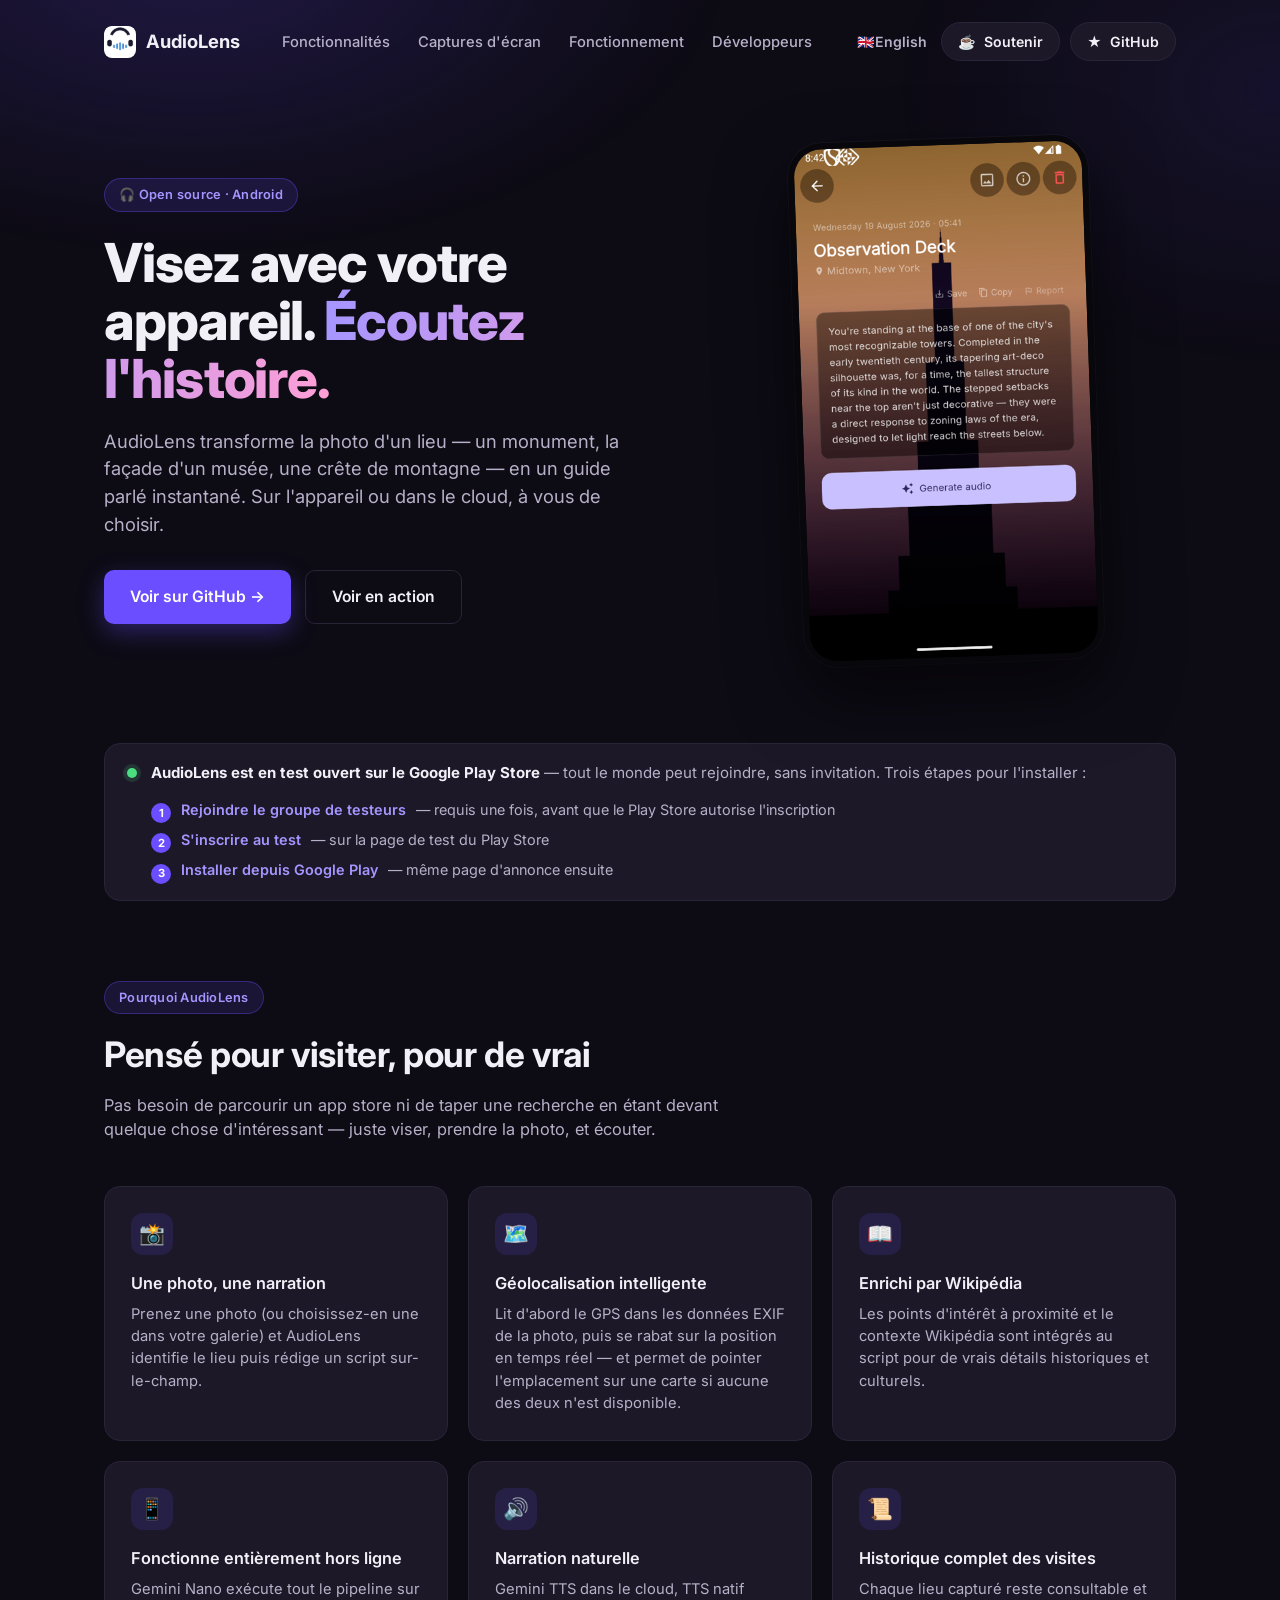
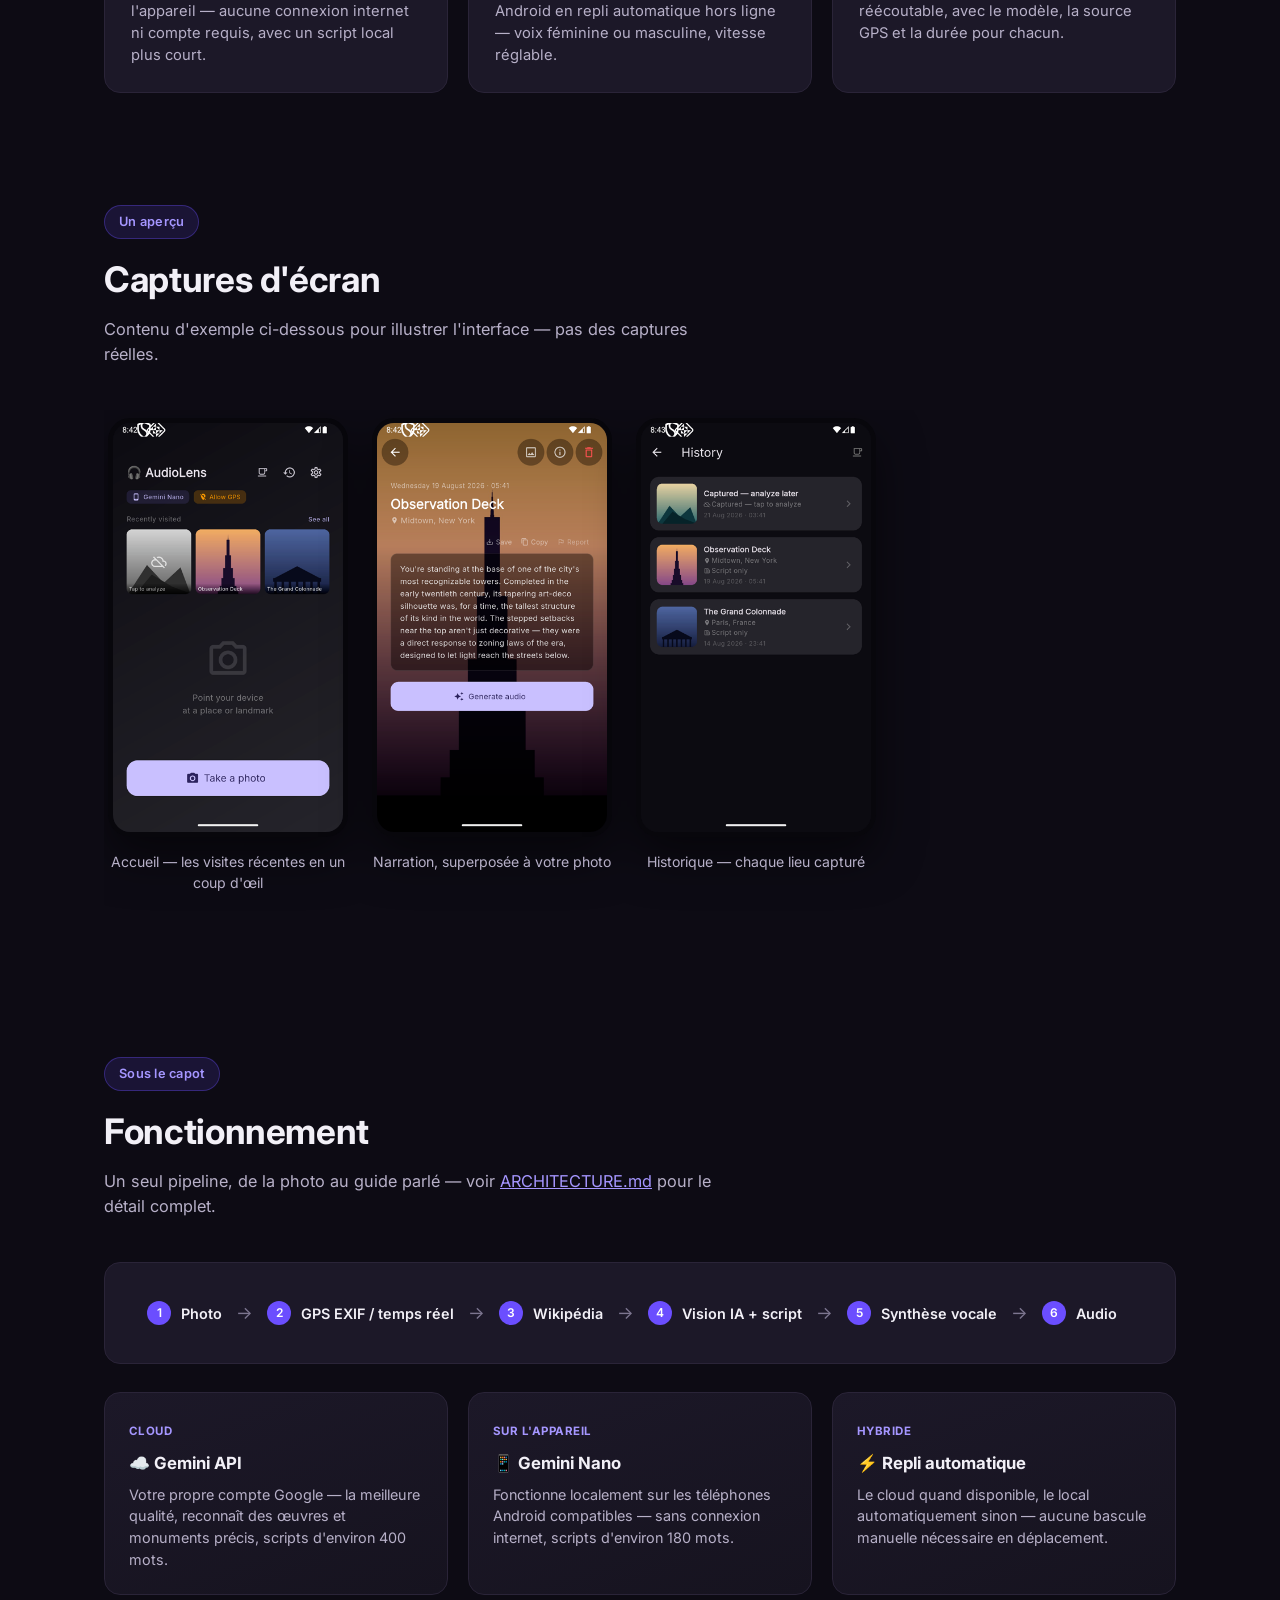
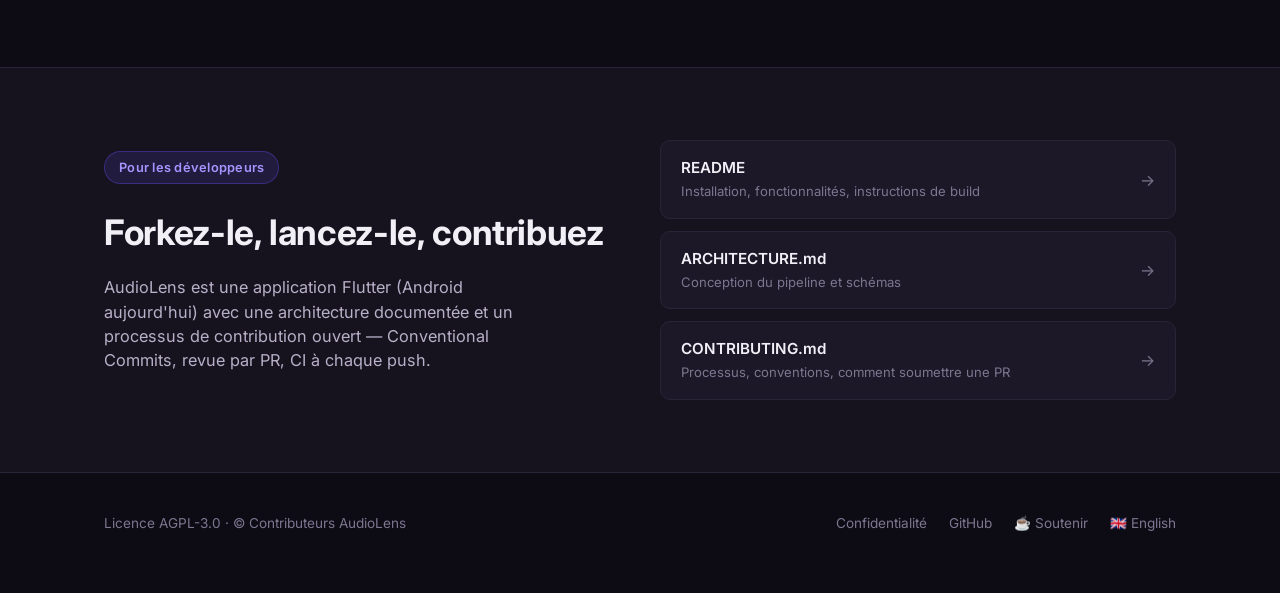
==== docs/fr/index.html @ 4befee0a "fix(site): collapse header CTAs to icons on mobile Below the nav breakpoint the three header CTAs (l" ====
<!DOCTYPE html>
<html lang="fr">
<head>
<meta charset="UTF-8">
<script>
  // Only ever honors an explicit "back to English" choice made via the
  // language-switch links (see index.html's own script for the initial
  // browser-language redirect into this page).
  (function () {
    if (localStorage.getItem('audiolens-lang') === 'en') {
      location.replace('../');
    }
  })();
</script>
<title>AudioLens — Guide audio IA pour n'importe quel lieu</title>
<meta name="description" content="Prenez en photo un lieu et obtenez instantanément un guide audio raconté par une IA. Open source, Android, dans le cloud ou entièrement sur l'appareil.">
<meta name="viewport" content="width=device-width, initial-scale=1">
<link rel="icon" href="../assets/icon.png">
<link rel="alternate" hreflang="en" href="https://nohzoh.github.io/AudioLens/">
<link rel="alternate" hreflang="fr" href="https://nohzoh.github.io/AudioLens/fr/">
<link rel="alternate" hreflang="x-default" href="https://nohzoh.github.io/AudioLens/">
<link rel="preconnect" href="https://fonts.googleapis.com">
<link rel="preconnect" href="https://fonts.gstatic.com" crossorigin>
<link href="https://fonts.googleapis.com/css2?family=Inter:wght@400;500;600;700;800&display=swap" rel="stylesheet">
<link rel="stylesheet" href="../assets/style.css">
</head>
<body>

<header class="site">
  <div class="wrap">
    <a class="brand" href="#top">
      <img src="../assets/icon.png" alt="">
      AudioLens
    </a>
    <nav class="site-links">
      <a href="#features">Fonctionnalités</a>
      <a href="#screenshots">Captures d'écran</a>
      <a href="#how-it-works">Fonctionnement</a>
      <a href="#developers">Développeurs</a>
    </nav>
    <div class="header-ctas">
      <a class="lang-switch" href="../" onclick="localStorage.setItem('audiolens-lang','en')" hreflang="en">🇬🇧<span class="cta-label"> English</span></a>
      <a class="btn-kofi" href="https://ko-fi.com/tarnaud" target="_blank" rel="noopener">☕<span class="cta-label"> Soutenir</span></a>
      <a class="btn-github" href="https://github.com/Nohzoh/AudioLens">★<span class="cta-label"> GitHub</span></a>
    </div>
  </div>
</header>

<div id="top"></div>
<section class="hero">
  <div class="wrap">
    <div class="hero-copy">
      <span class="eyebrow">🎧 Open source · Android</span>
      <h1>Visez avec votre appareil. <span class="grad">Écoutez l'histoire.</span></h1>
      <p class="lede">
        AudioLens transforme la photo d'un lieu — un monument, la façade
        d'un musée, une crête de montagne — en un guide parlé instantané.
        Sur l'appareil ou dans le cloud, à vous de choisir.
      </p>
      <div class="cta-row">
        <a class="btn-primary" href="https://github.com/Nohzoh/AudioLens">Voir sur GitHub →</a>
        <a class="btn-secondary" href="#screenshots">Voir en action</a>
      </div>
    </div>
    <div class="hero-shot">
      <div class="phone">
        <img src="../assets/screenshot-player.png" alt="AudioLens racontant un lieu, affiché par-dessus la photo capturée">
      </div>
    </div>
  </div>
</section>

<div class="wrap">
  <div class="status">
    <span class="dot"></span>
    <div>
      <p>
        <strong>AudioLens est en test ouvert sur le Google Play Store</strong>
        — tout le monde peut rejoindre, sans invitation. Trois étapes pour l'installer :
      </p>
      <ol class="status-steps">
        <li>
          <span class="n">1</span>
          <a href="https://groups.google.com/g/audiolens" target="_blank" rel="noopener">Rejoindre le groupe de testeurs</a>
          <span class="d">— requis une fois, avant que le Play Store autorise l'inscription</span>
        </li>
        <li>
          <span class="n">2</span>
          <a href="https://play.google.com/apps/testing/io.nohzoh.audiolens" target="_blank" rel="noopener">S'inscrire au test</a>
          <span class="d">— sur la page de test du Play Store</span>
        </li>
        <li>
          <span class="n">3</span>
          <a href="https://play.google.com/store/apps/details?id=io.nohzoh.audiolens" target="_blank" rel="noopener">Installer depuis Google Play</a>
          <span class="d">— même page d'annonce ensuite</span>
        </li>
      </ol>
    </div>
  </div>
</div>

<section id="features">
  <div class="wrap">
    <div class="section-head">
      <span class="eyebrow">Pourquoi AudioLens</span>
      <h2>Pensé pour visiter, pour de vrai</h2>
      <p>Pas besoin de parcourir un app store ni de taper une recherche en
      étant devant quelque chose d'intéressant — juste viser, prendre la
      photo, et écouter.</p>
    </div>
    <div class="features">
      <div class="feature">
        <div class="icon">📸</div>
        <h3>Une photo, une narration</h3>
        <p>Prenez une photo (ou choisissez-en une dans votre galerie) et AudioLens identifie le lieu puis rédige un script sur-le-champ.</p>
      </div>
      <div class="feature">
        <div class="icon">🗺️</div>
        <h3>Géolocalisation intelligente</h3>
        <p>Lit d'abord le GPS dans les données EXIF de la photo, puis se rabat sur la position en temps réel — et permet de pointer l'emplacement sur une carte si aucune des deux n'est disponible.</p>
      </div>
      <div class="feature">
        <div class="icon">📖</div>
        <h3>Enrichi par Wikipédia</h3>
        <p>Les points d'intérêt à proximité et le contexte Wikipédia sont intégrés au script pour de vrais détails historiques et culturels.</p>
      </div>
      <div class="feature">
        <div class="icon">📱</div>
        <h3>Fonctionne entièrement hors ligne</h3>
        <p>Gemini Nano exécute tout le pipeline sur l'appareil — aucune connexion internet ni compte requis, avec un script local plus court.</p>
      </div>
      <div class="feature">
        <div class="icon">🔊</div>
        <h3>Narration naturelle</h3>
        <p>Gemini TTS dans le cloud, TTS natif Android en repli automatique hors ligne — voix féminine ou masculine, vitesse réglable.</p>
      </div>
      <div class="feature">
        <div class="icon">📜</div>
        <h3>Historique complet des visites</h3>
        <p>Chaque lieu capturé reste consultable et réécoutable, avec le modèle, la source GPS et la durée pour chacun.</p>
      </div>
    </div>
  </div>
</section>

<section id="screenshots" class="tight">
  <div class="wrap">
    <div class="section-head">
      <span class="eyebrow">Un aperçu</span>
      <h2>Captures d'écran</h2>
      <p>Contenu d'exemple ci-dessous pour illustrer l'interface — pas des captures réelles.</p>
    </div>
    <div class="showcase">
      <figure>
        <div class="frame"><img src="../assets/screenshot-home.png" alt="Écran d'accueil d'AudioLens avec les lieux récemment visités"></div>
        <figcaption>Accueil — les visites récentes en un coup d'œil</figcaption>
      </figure>
      <figure>
        <div class="frame"><img src="../assets/screenshot-player.png" alt="Écran de narration d'AudioLens pour un lieu"></div>
        <figcaption>Narration, superposée à votre photo</figcaption>
      </figure>
      <figure>
        <div class="frame"><img src="../assets/screenshot-history.png" alt="Liste de l'historique des visites passées dans AudioLens"></div>
        <figcaption>Historique — chaque lieu capturé</figcaption>
      </figure>
    </div>
  </div>
</section>

<section id="how-it-works">
  <div class="wrap">
    <div class="section-head">
      <span class="eyebrow">Sous le capot</span>
      <h2>Fonctionnement</h2>
      <p>Un seul pipeline, de la photo au guide parlé — voir <a href="https://github.com/Nohzoh/AudioLens/blob/main/ARCHITECTURE.md">ARCHITECTURE.md</a> pour le détail complet.</p>
    </div>
    <div class="pipeline">
      <div class="pipe-step"><span class="n">1</span>Photo</div>
      <span class="pipe-arrow">→</span>
      <div class="pipe-step"><span class="n">2</span>GPS EXIF / temps réel</div>
      <span class="pipe-arrow">→</span>
      <div class="pipe-step"><span class="n">3</span>Wikipédia</div>
      <span class="pipe-arrow">→</span>
      <div class="pipe-step"><span class="n">4</span>Vision IA + script</div>
      <span class="pipe-arrow">→</span>
      <div class="pipe-step"><span class="n">5</span>Synthèse vocale</div>
      <span class="pipe-arrow">→</span>
      <div class="pipe-step"><span class="n">6</span>Audio</div>
    </div>

    <div style="height:28px"></div>

    <div class="modes">
      <div class="mode-card">
        <span class="tag">Cloud</span>
        <h3>☁️ Gemini API</h3>
        <p>Votre propre compte Google — la meilleure qualité, reconnaît des œuvres et monuments précis, scripts d'environ 400 mots.</p>
      </div>
      <div class="mode-card">
        <span class="tag">Sur l'appareil</span>
        <h3>📱 Gemini Nano</h3>
        <p>Fonctionne localement sur les téléphones Android compatibles — sans connexion internet, scripts d'environ 180 mots.</p>
      </div>
      <div class="mode-card">
        <span class="tag">Hybride</span>
        <h3>⚡ Repli automatique</h3>
        <p>Le cloud quand disponible, le local automatiquement sinon — aucune bascule manuelle nécessaire en déplacement.</p>
      </div>
    </div>
  </div>
</section>

<section id="developers" class="dev-section">
  <div class="wrap">
    <div class="dev-grid">
      <div>
        <span class="eyebrow">Pour les développeurs</span>
        <h2>Forkez-le, lancez-le, contribuez</h2>
        <p style="color:var(--text-dim); font-size:1.02rem; max-width:44ch;">
          AudioLens est une application Flutter (Android aujourd'hui) avec
          une architecture documentée et un processus de contribution
          ouvert — Conventional Commits, revue par PR, CI à chaque push.
        </p>
      </div>
      <div class="dev-links">
        <a class="dev-link" href="https://github.com/Nohzoh/AudioLens#readme">
          <div><div class="t">README</div><div class="d">Installation, fonctionnalités, instructions de build</div></div>
          <span class="arrow">→</span>
        </a>
        <a class="dev-link" href="https://github.com/Nohzoh/AudioLens/blob/main/ARCHITECTURE.md">
          <div><div class="t">ARCHITECTURE.md</div><div class="d">Conception du pipeline et schémas</div></div>
          <span class="arrow">→</span>
        </a>
        <a class="dev-link" href="https://github.com/Nohzoh/AudioLens/blob/main/CONTRIBUTING.md">
          <div><div class="t">CONTRIBUTING.md</div><div class="d">Processus, conventions, comment soumettre une PR</div></div>
          <span class="arrow">→</span>
        </a>
      </div>
    </div>
  </div>
</section>

<footer>
  <div class="wrap">
    <span>Licence AGPL-3.0 · © Contributeurs AudioLens</span>
    <nav>
      <a href="https://github.com/Nohzoh/AudioLens/blob/main/PRIVACY.md">Confidentialité</a>
      <a href="https://github.com/Nohzoh/AudioLens">GitHub</a>
      <a href="https://ko-fi.com/tarnaud" target="_blank" rel="noopener">☕ Soutenir</a>
      <a href="../" onclick="localStorage.setItem('audiolens-lang','en')" hreflang="en">🇬🇧 English</a>
    </nav>
  </div>
</footer>

</body>
</html>
---- docs/assets/style.css ----
:root {
  --bg: #0d0b14;
  --bg-elevated: #16131f;
  --bg-card: #1c1828;
  --border: #2a2438;
  --text: #f2f0f7;
  --text-dim: #b7b0c8;
  --text-faint: #7d7690;
  --accent: #6b4eff;
  --accent-light: #a596ff;
  --accent-bg: rgba(107, 78, 255, 0.14);
  --success: #4ade80;
  --warn: #f0a848;
  --radius-lg: 24px;
  --radius-md: 16px;
  --radius-sm: 10px;
  --max-width: 1120px;
  color-scheme: dark;
}

* { box-sizing: border-box; }

html { scroll-behavior: smooth; }

body {
  margin: 0;
  background: var(--bg);
  color: var(--text);
  font-family: 'Inter', -apple-system, BlinkMacSystemFont, 'Segoe UI', sans-serif;
  line-height: 1.5;
  -webkit-font-smoothing: antialiased;
}

body::before {
  content: '';
  position: fixed;
  inset: 0;
  z-index: -1;
  background:
    radial-gradient(ellipse 900px 500px at 15% -5%, rgba(107,78,255,0.20), transparent 60%),
    radial-gradient(ellipse 700px 500px at 100% 10%, rgba(107,78,255,0.10), transparent 55%);
}

.wrap {
  max-width: var(--max-width);
  margin: 0 auto;
  padding: 0 24px;
}

a { color: var(--accent-light); }

/* ---------- Header ---------- */
header.site {
  padding: 22px 0;
}
header.site .wrap {
  display: flex;
  align-items: center;
  justify-content: space-between;
  gap: 16px;
}
.brand {
  display: flex;
  align-items: center;
  gap: 10px;
  font-weight: 700;
  font-size: 1.15rem;
  text-decoration: none;
  color: var(--text);
}
.brand img { width: 32px; height: 32px; border-radius: 8px; }
nav.site-links {
  display: flex;
  gap: 28px;
  font-size: 0.92rem;
  font-weight: 500;
}
nav.site-links a { color: var(--text-dim); text-decoration: none; }
nav.site-links a:hover { color: var(--text); }
.btn-github {
  display: inline-flex;
  align-items: center;
  gap: 8px;
  background: var(--bg-card);
  border: 1px solid var(--border);
  color: var(--text) !important;
  padding: 8px 16px;
  border-radius: 999px;
  text-decoration: none;
  font-size: 0.88rem;
  font-weight: 600;
}
.btn-github:hover { border-color: var(--accent); }
.btn-kofi {
  display: inline-flex;
  align-items: center;
  gap: 8px;
  background: var(--bg-card);
  border: 1px solid var(--border);
  color: var(--text) !important;
  padding: 8px 16px;
  border-radius: 999px;
  text-decoration: none;
  font-size: 0.88rem;
  font-weight: 600;
}
.btn-kofi:hover { border-color: var(--accent); }
.header-ctas { display: flex; align-items: center; gap: 10px; }
.lang-switch {
  display: inline-flex;
  align-items: center;
  color: var(--text-dim) !important;
  text-decoration: none;
  font-size: 0.88rem;
  font-weight: 600;
  padding: 8px 4px;
}
.lang-switch:hover { color: var(--text) !important; }

/* ---------- Hero ---------- */
.hero {
  padding: 56px 0 80px;
}
.hero .wrap {
  display: grid;
  grid-template-columns: 1.1fr 0.9fr;
  gap: 48px;
  align-items: center;
}
.eyebrow {
  display: inline-flex;
  align-items: center;
  gap: 8px;
  background: var(--accent-bg);
  color: var(--accent-light);
  border: 1px solid rgba(107,78,255,0.35);
  padding: 6px 14px;
  border-radius: 999px;
  font-size: 0.8rem;
  font-weight: 600;
  letter-spacing: 0.02em;
  margin-bottom: 22px;
}
h1 {
  font-size: clamp(2.2rem, 4.2vw, 3.4rem);
  line-height: 1.08;
  letter-spacing: -0.02em;
  margin: 0 0 20px;
  font-weight: 800;
}
h1 .grad {
  background: linear-gradient(90deg, var(--accent-light), #ff9fd6);
  -webkit-background-clip: text;
  background-clip: text;
  color: transparent;
}
.lede {
  font-size: 1.15rem;
  color: var(--text-dim);
  max-width: 46ch;
  margin: 0 0 32px;
}
.cta-row { display: flex; gap: 14px; flex-wrap: wrap; }
.btn-primary {
  background: var(--accent);
  color: #fff;
  text-decoration: none;
  padding: 14px 26px;
  border-radius: var(--radius-sm);
  font-weight: 600;
  font-size: 0.98rem;
  display: inline-flex;
  align-items: center;
  gap: 8px;
  box-shadow: 0 8px 24px rgba(107,78,255,0.35);
}
.btn-secondary {
  background: transparent;
  color: var(--text);
  text-decoration: none;
  padding: 14px 26px;
  border-radius: var(--radius-sm);
  font-weight: 600;
  font-size: 0.98rem;
  border: 1px solid var(--border);
}

.hero-shot {
  position: relative;
  display: flex;
  justify-content: center;
}
.phone {
  width: min(300px, 78vw);
  border-radius: 34px;
  border: 6px solid #08070c;
  box-shadow: 0 30px 70px rgba(0,0,0,0.55), 0 0 0 1px rgba(255,255,255,0.04);
  overflow: hidden;
  transform: rotate(-2deg);
  background: #000;
}
.phone img { width: 100%; display: block; }

/* ---------- Status callout ---------- */
.status {
  background: var(--bg-card);
  border: 1px solid var(--border);
  border-radius: var(--radius-md);
  padding: 18px 22px;
  display: flex;
  align-items: flex-start;
  gap: 14px;
  margin: 0 0 8px;
}
.status .dot {
  width: 10px; height: 10px; border-radius: 50%;
  background: var(--success);
  margin-top: 6px;
  flex-shrink: 0;
  box-shadow: 0 0 0 4px rgba(74,222,128,0.15);
}
.status p { margin: 0; color: var(--text-dim); font-size: 0.94rem; }
.status strong { color: var(--text); }
.status-link {
  display: inline-flex;
  align-items: center;
  gap: 6px;
  margin-top: 12px;
  font-size: 0.9rem;
  font-weight: 600;
  color: var(--accent-light) !important;
  text-decoration: none;
}
.status-link:hover { text-decoration: underline; }
.status-steps {
  list-style: none;
  margin: 14px 0 0;
  padding: 0;
  display: flex;
  flex-direction: column;
  gap: 8px;
}
.status-steps li {
  display: flex;
  align-items: baseline;
  gap: 10px;
  font-size: 0.9rem;
}
.status-steps .n {
  flex-shrink: 0;
  width: 20px; height: 20px;
  border-radius: 50%;
  background: var(--accent);
  color: #fff;
  font-size: 0.7rem;
  font-weight: 700;
  display: inline-flex;
  align-items: center;
  justify-content: center;
  transform: translateY(2px);
}
.status-steps a { font-weight: 600; color: var(--accent-light); text-decoration: none; }
.status-steps a:hover { text-decoration: underline; }
.status-steps span.d { color: var(--text-dim); }

/* ---------- Sections ---------- */
section { padding: 72px 0; }
section.tight { padding: 40px 0 72px; }
.section-head { max-width: 640px; margin: 0 0 44px; }
.section-head .eyebrow { margin-bottom: 14px; }
h2 {
  font-size: clamp(1.6rem, 3vw, 2.2rem);
  letter-spacing: -0.01em;
  margin: 0 0 12px;
  font-weight: 700;
}
.section-head p { color: var(--text-dim); font-size: 1.02rem; margin: 0; }

/* ---------- Features ---------- */
.features {
  display: grid;
  grid-template-columns: repeat(3, 1fr);
  gap: 20px;
}
.feature {
  background: var(--bg-card);
  border: 1px solid var(--border);
  border-radius: var(--radius-md);
  padding: 26px;
}
.feature .icon {
  width: 42px; height: 42px;
  border-radius: 12px;
  background: var(--accent-bg);
  display: flex; align-items: center; justify-content: center;
  font-size: 1.3rem;
  margin-bottom: 16px;
}
.feature h3 { margin: 0 0 8px; font-size: 1.02rem; font-weight: 600; }
.feature p { margin: 0; color: var(--text-dim); font-size: 0.92rem; }

/* ---------- Screenshot showcase ---------- */
.showcase {
  display: flex;
  gap: 24px;
  overflow-x: auto;
  padding: 8px 4px 20px;
  scroll-snap-type: x proximity;
}
.showcase figure {
  margin: 0;
  flex: 0 0 auto;
  scroll-snap-align: start;
  width: 240px;
}
.showcase .frame {
  border-radius: 22px;
  border: 5px solid #08070c;
  overflow: hidden;
  box-shadow: 0 20px 45px rgba(0,0,0,0.5);
}
.showcase img { width: 100%; display: block; }
.showcase figcaption {
  margin-top: 14px;
  font-size: 0.88rem;
  color: var(--text-dim);
  text-align: center;
}

/* ---------- Pipeline ---------- */
.pipeline {
  display: flex;
  flex-wrap: wrap;
  gap: 0;
  background: var(--bg-card);
  border: 1px solid var(--border);
  border-radius: var(--radius-md);
  padding: 28px;
}
.pipe-step {
  display: flex;
  align-items: center;
  gap: 10px;
  padding: 10px 14px;
  font-size: 0.9rem;
  font-weight: 600;
  color: var(--text);
}
.pipe-step .n {
  width: 24px; height: 24px;
  border-radius: 50%;
  background: var(--accent);
  color: #fff;
  font-size: 0.75rem;
  display: flex; align-items: center; justify-content: center;
  flex-shrink: 0;
}
.pipe-arrow { color: var(--text-faint); font-size: 1.1rem; align-self: center; }

/* ---------- Modes ---------- */
.modes {
  display: grid;
  grid-template-columns: repeat(3, 1fr);
  gap: 20px;
}
.mode-card {
  border: 1px solid var(--border);
  border-radius: var(--radius-md);
  padding: 24px;
  background: linear-gradient(160deg, var(--bg-card), var(--bg-elevated));
}
.mode-card .tag {
  display: inline-block;
  font-size: 0.72rem;
  font-weight: 700;
  letter-spacing: 0.04em;
  text-transform: uppercase;
  color: var(--accent-light);
  margin-bottom: 10px;
}
.mode-card h3 { margin: 0 0 8px; font-size: 1.05rem; }
.mode-card p { margin: 0; color: var(--text-dim); font-size: 0.9rem; }

/* ---------- Developer callout ---------- */
.dev-section {
  background: var(--bg-elevated);
  border-top: 1px solid var(--border);
  border-bottom: 1px solid var(--border);
}
.dev-grid {
  display: grid;
  grid-template-columns: 1fr 1fr;
  gap: 40px;
  align-items: center;
}
.dev-links {
  display: flex;
  flex-direction: column;
  gap: 12px;
}
.dev-link {
  display: flex;
  align-items: center;
  justify-content: space-between;
  background: var(--bg-card);
  border: 1px solid var(--border);
  border-radius: var(--radius-sm);
  padding: 16px 20px;
  text-decoration: none;
  color: var(--text);
}
.dev-link:hover { border-color: var(--accent); }
.dev-link .t { font-weight: 600; font-size: 0.95rem; }
.dev-link .d { color: var(--text-faint); font-size: 0.82rem; margin-top: 2px; }
.dev-link .arrow { color: var(--text-faint); }

/* ---------- Footer ---------- */
footer {
  padding: 40px 0 60px;
}
footer .wrap {
  display: flex;
  justify-content: space-between;
  align-items: center;
  flex-wrap: wrap;
  gap: 16px;
  color: var(--text-faint);
  font-size: 0.85rem;
}
footer nav { display: flex; gap: 22px; }
footer a { color: var(--text-faint); text-decoration: none; }
footer a:hover { color: var(--text-dim); }

@media (max-width: 860px) {
  .hero .wrap { grid-template-columns: 1fr; }
  .hero-shot { order: -1; }
  .features { grid-template-columns: 1fr 1fr; }
  .modes { grid-template-columns: 1fr; }
  .dev-grid { grid-template-columns: 1fr; }
  nav.site-links { display: none; }
}
/* #410: the three header CTAs (lang / Ko-fi / GitHub) kept full-width
   text pills below the nav breakpoint and ran off the right edge on
   phones. Collapse them to their icon; the label stays in the a11y
   tree (visually hidden, not display:none) so screen readers still
   announce "Support" / "GitHub" / the language. */
@media (max-width: 600px) {
  header.site { padding: 16px 0; }
  header.site .wrap { gap: 10px; }
  .brand { font-size: 1.05rem; }
  .header-ctas { gap: 8px; }
  .btn-kofi, .btn-github { padding: 8px 11px; }
  .lang-switch { padding: 8px 2px; font-size: 1.05rem; }
  .header-ctas .cta-label {
    position: absolute;
    width: 1px;
    height: 1px;
    padding: 0;
    margin: -1px;
    overflow: hidden;
    clip: rect(0 0 0 0);
    white-space: nowrap;
    border: 0;
  }
}
@media (max-width: 520px) {
  .features { grid-template-columns: 1fr; }
  .phone { transform: none; }
}
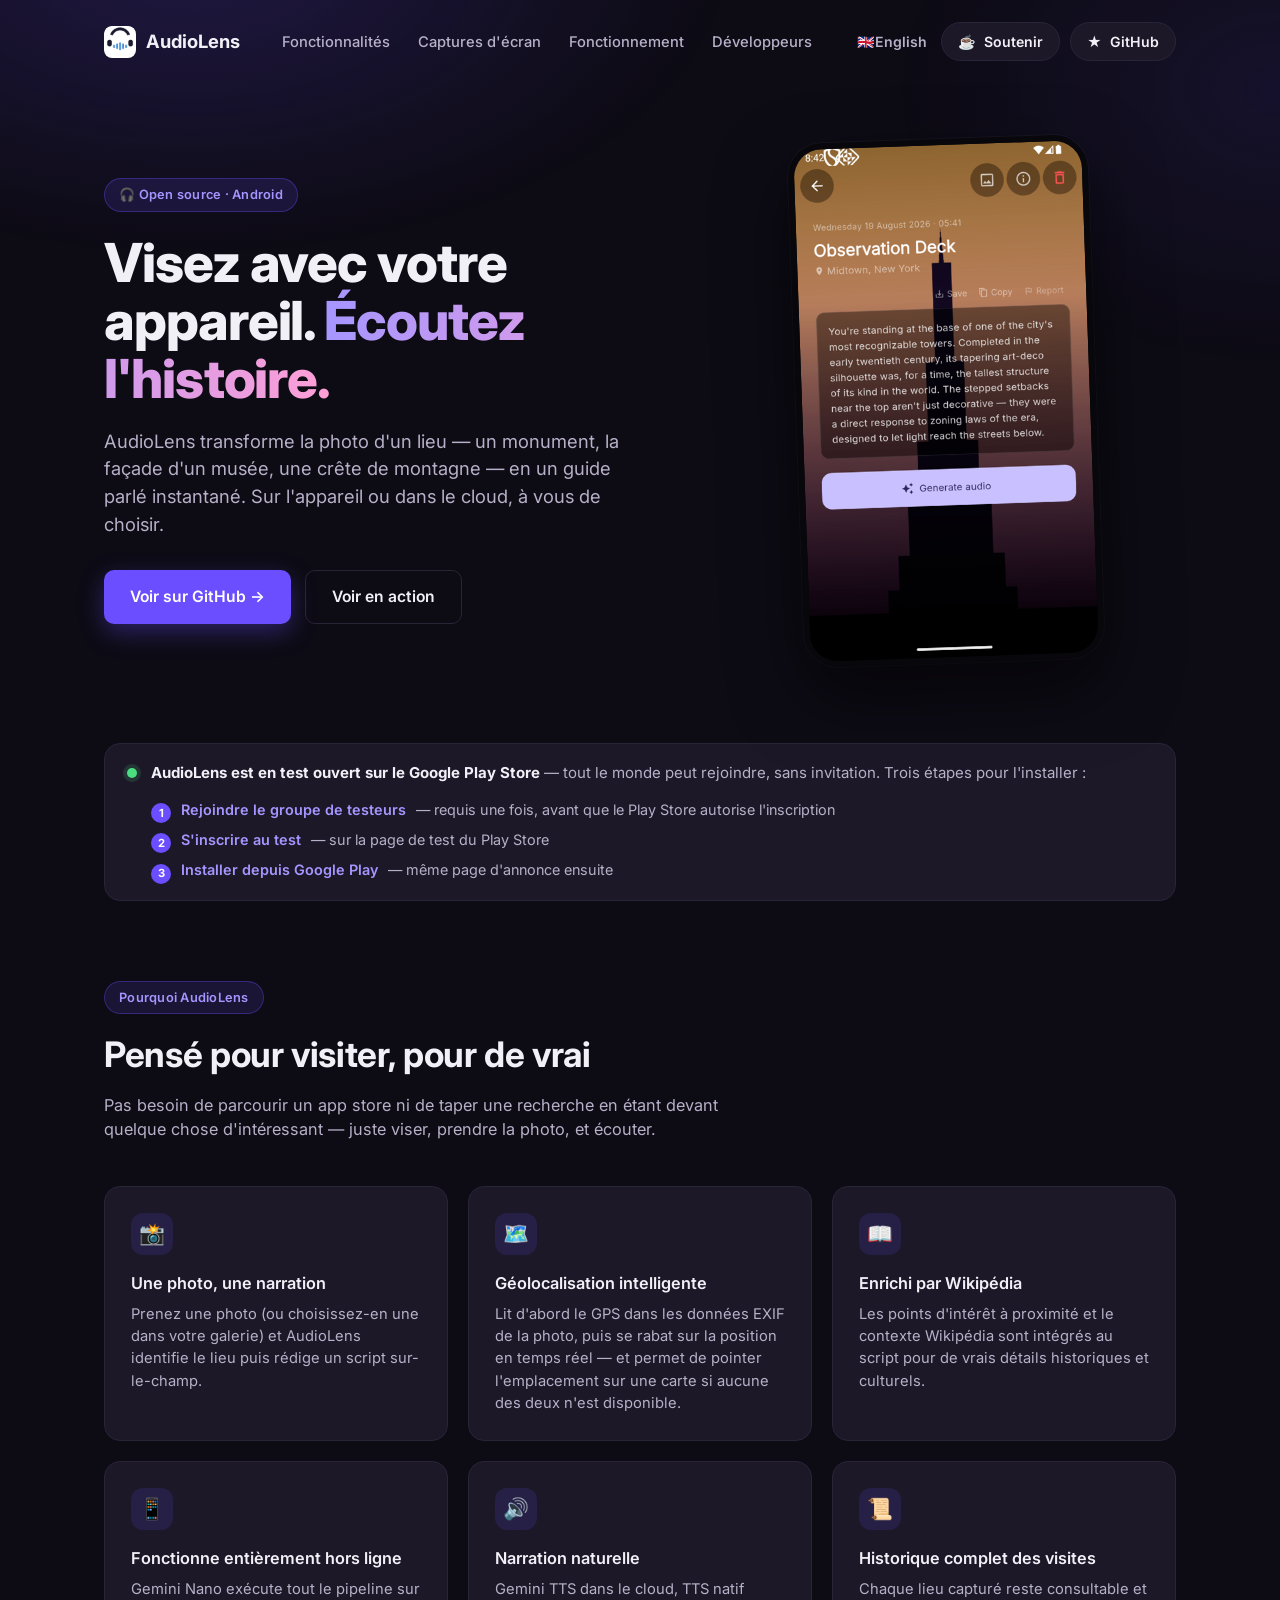
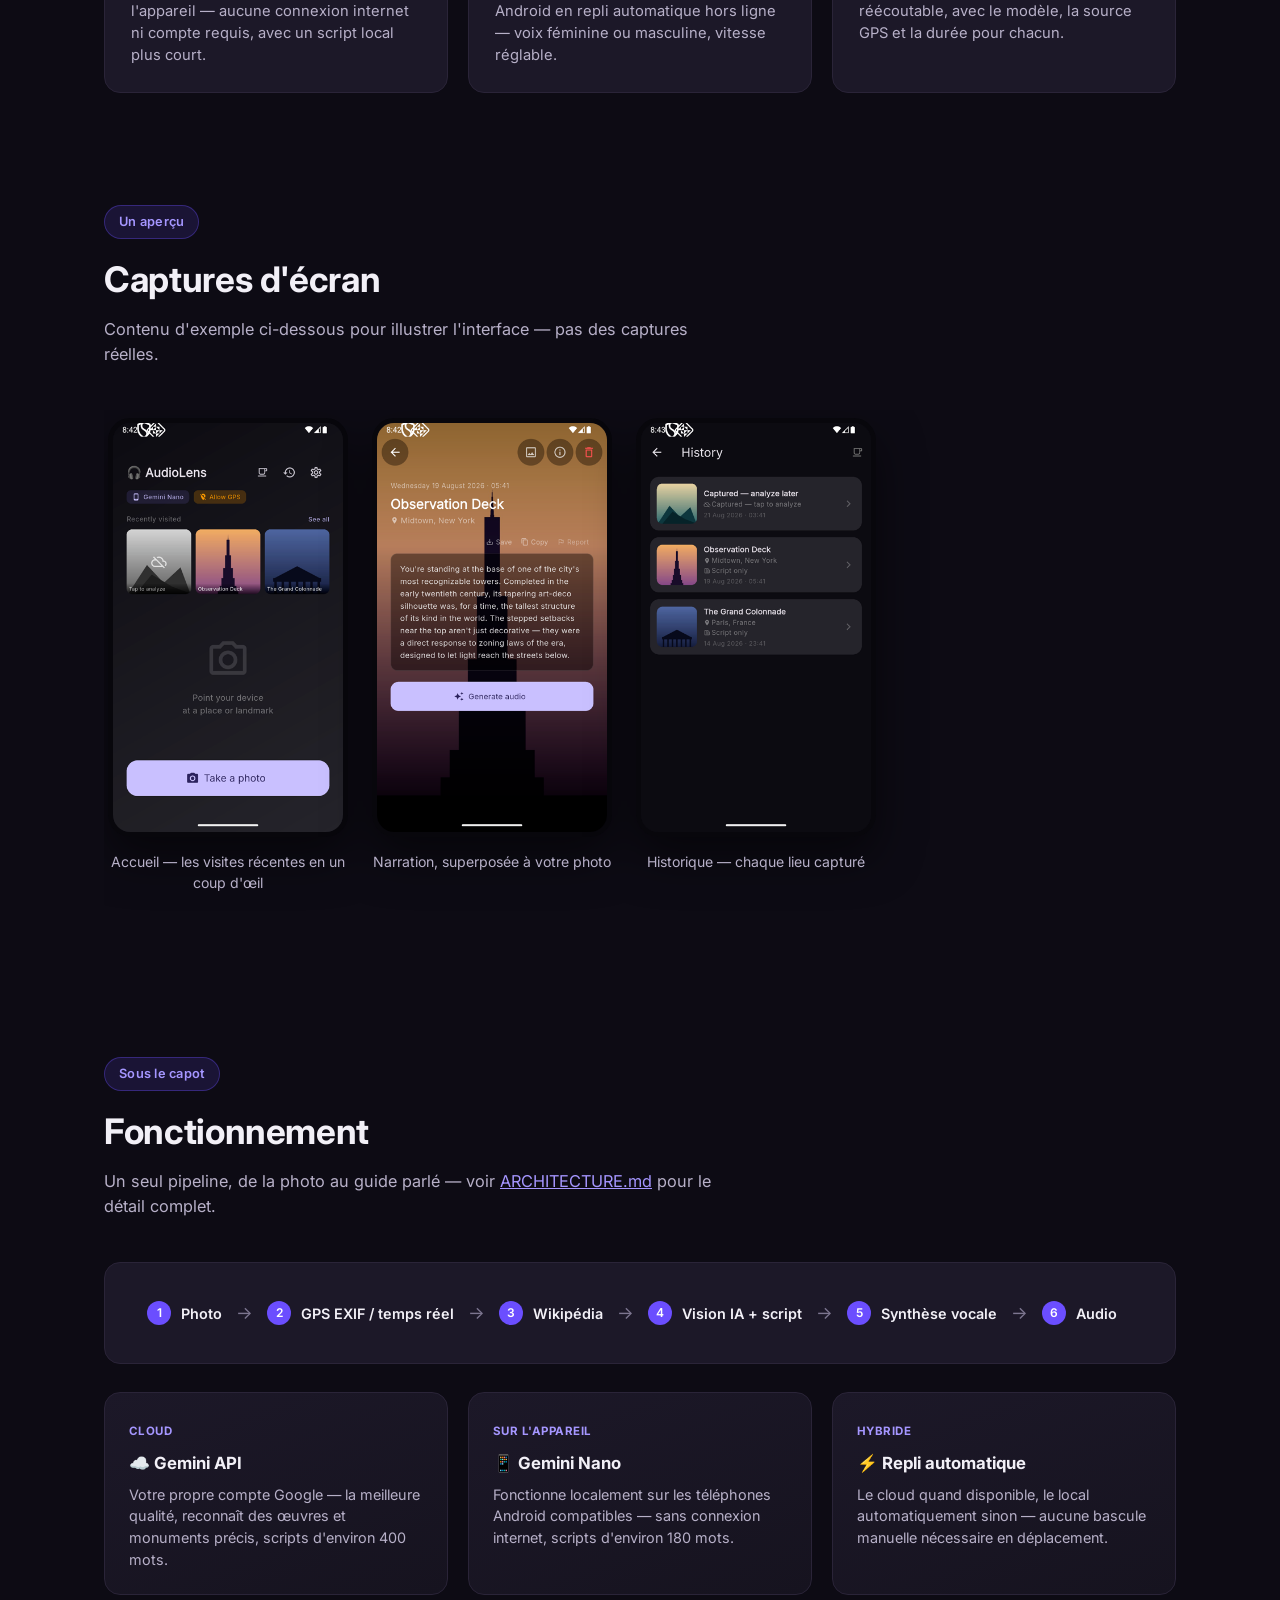
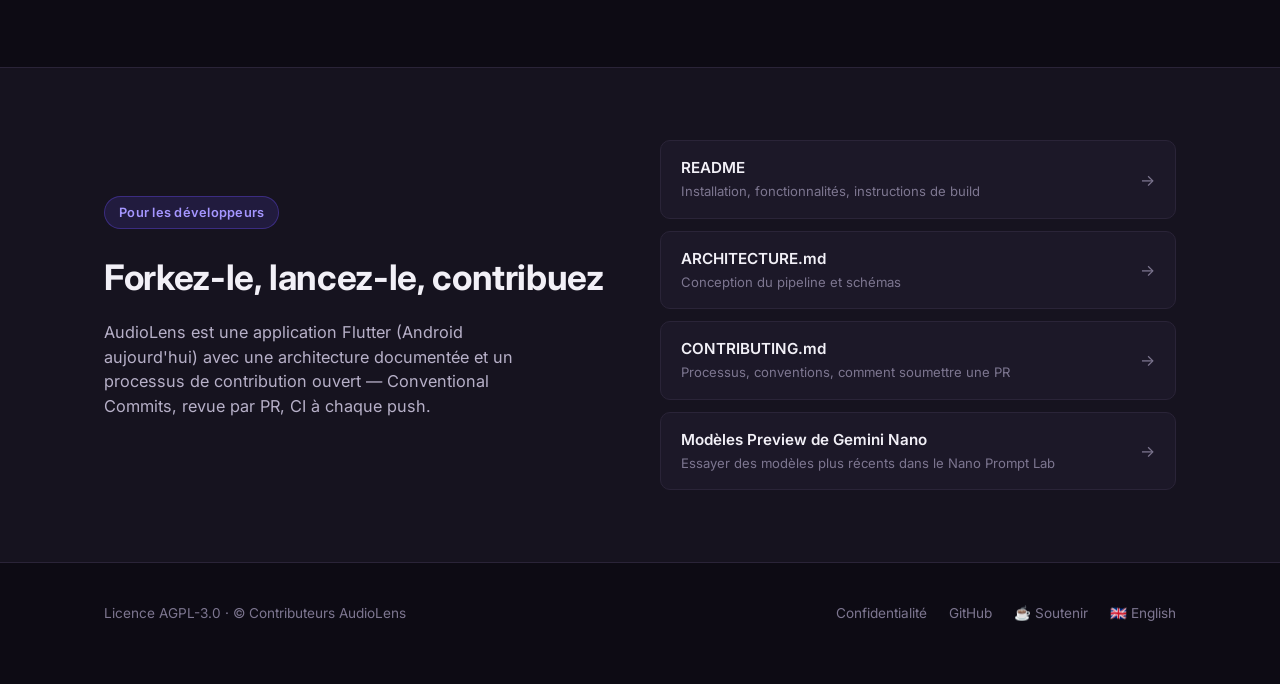
==== commit 9ef2a481: "docs: guide to enabling Gemini Nano preview models (EN/FR) Adds docs/nano-preview.html and docs/fr/n" ====
--- a/docs/fr/index.html
+++ b/docs/fr/index.html
@@ -235,6 +235,10 @@
           <div><div class="t">CONTRIBUTING.md</div><div class="d">Processus, conventions, comment soumettre une PR</div></div>
           <span class="arrow">→</span>
         </a>
+        <a class="dev-link" href="nano-preview.html">
+          <div><div class="t">Modèles Preview de Gemini Nano</div><div class="d">Essayer des modèles plus récents dans le Nano Prompt Lab</div></div>
+          <span class="arrow">→</span>
+        </a>
       </div>
     </div>
   </div>
--- a/docs/assets/style.css
+++ b/docs/assets/style.css
@@ -467,3 +467,21 @@
   .features { grid-template-columns: 1fr; }
   .phone { transform: none; }
 }
+
+/* #432: long-form guide pages (e.g. nano-preview.html). */
+.guide { max-width: 760px; }
+.guide h2 { margin-top: 44px; }
+.guide h2:first-of-type { margin-top: 0; }
+.guide p, .guide li { color: var(--text-dim); font-size: 0.98rem; }
+.guide strong { color: var(--text); }
+.guide a { color: var(--accent-light); }
+.guide .status-steps li { font-size: 0.98rem; align-items: flex-start; }
+.guide .status-steps li > div { flex: 1; min-width: 0; }
+.guide .note {
+  border: 1px solid var(--border);
+  background: var(--bg-card);
+  border-radius: 12px;
+  padding: 14px 16px;
+  margin: 18px 0;
+}
+.guide .meta { font-size: 0.85rem; color: var(--text-faint); }
